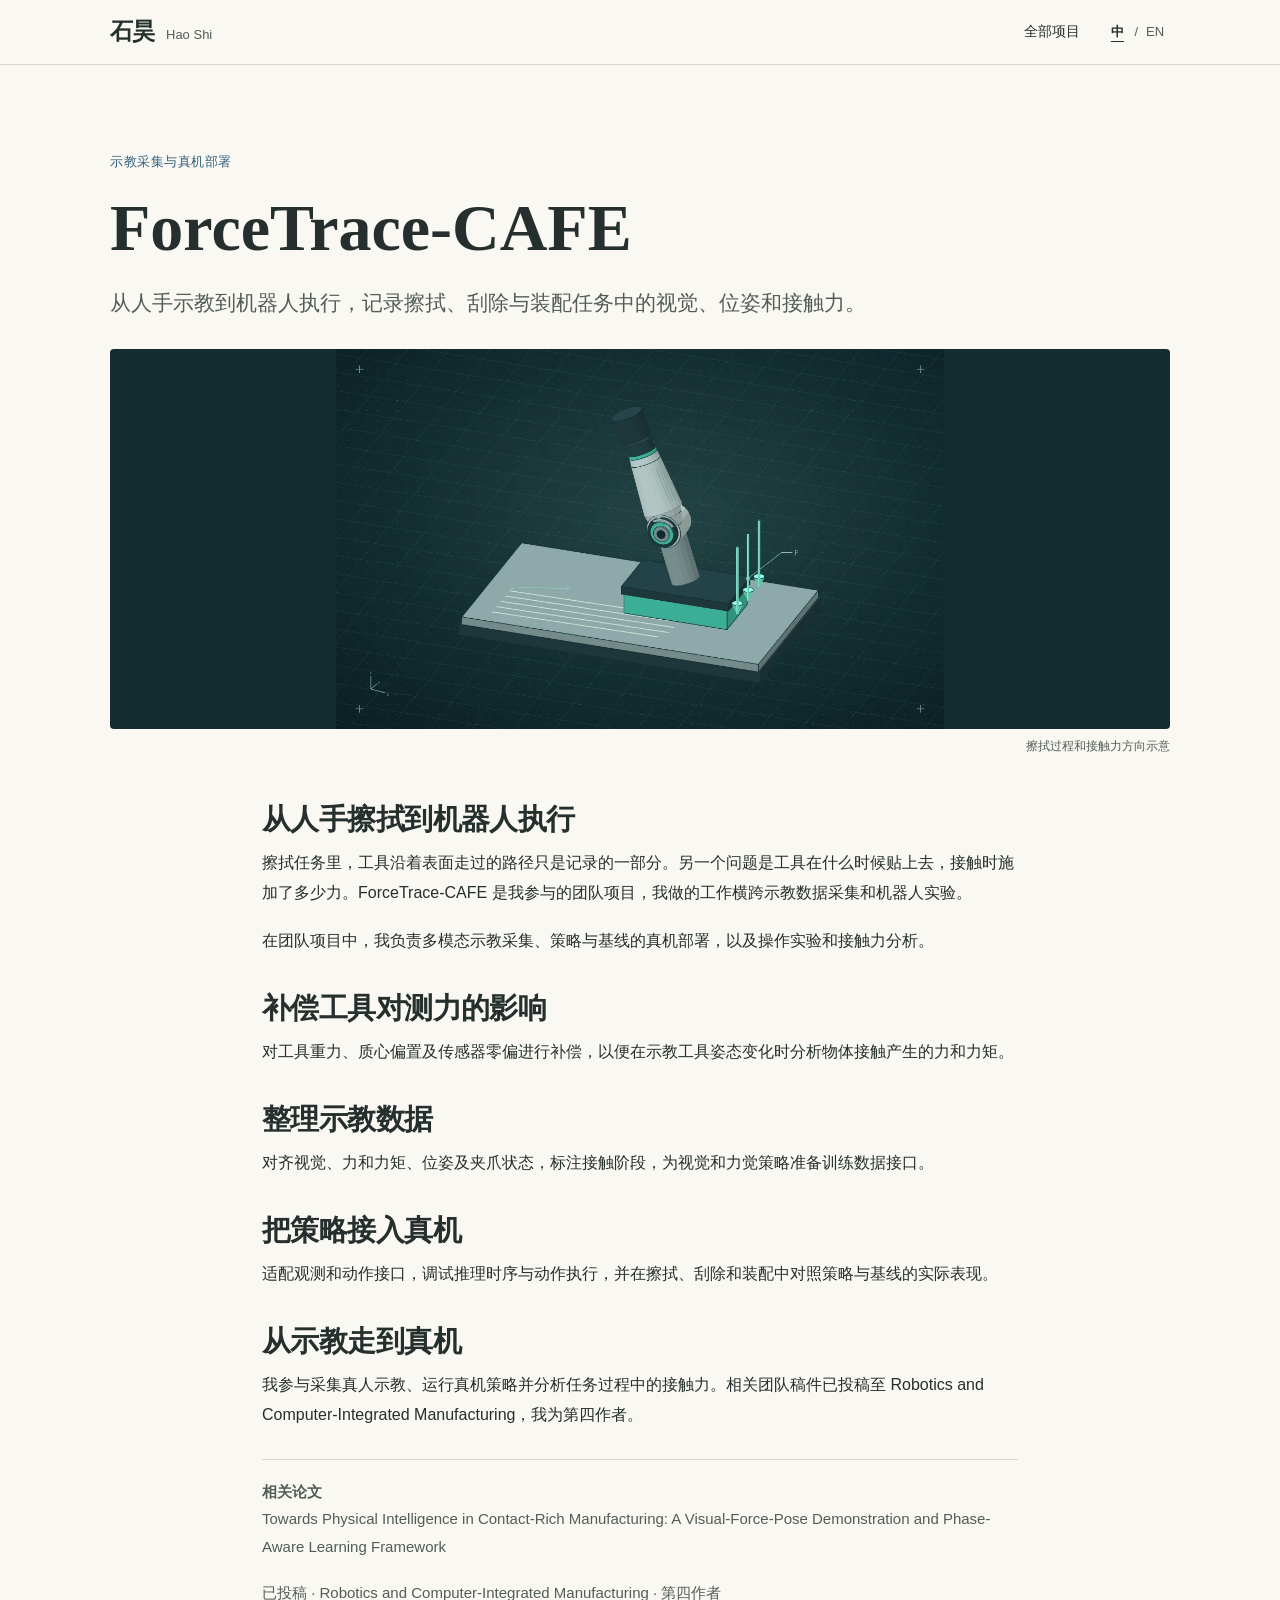
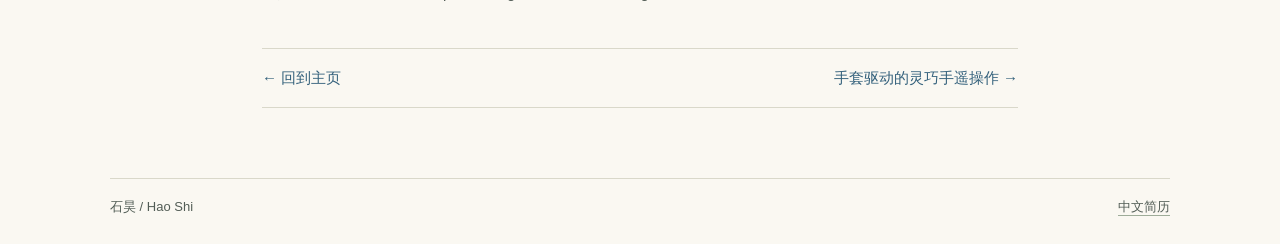
==== projects/force.html @ a2a4f5c9 "Build bilingual personal homepage and robotics project journal" ====
<!doctype html>
<html lang="zh-CN"><head><meta charset="utf-8"><meta name="viewport" content="width=device-width,initial-scale=1"><meta name="theme-color" content="#fbfaf6"><meta name="description" content="从人手示教到机器人执行，记录擦拭、刮除与装配任务中的视觉、位姿和接触力。"><title>ForceTrace-CAFE · 石昊</title><link rel="stylesheet" href="../assets/project-archive.css"><script defer src="../assets/project-language.js"></script></head><body data-zh-title="ForceTrace-CAFE · 石昊" data-en-title="ForceTrace-CAFE · Hao Shi"><a class="skip" href="#article"><span class="zh" lang="zh-CN">跳到正文</span><span class="en" lang="en">Skip to article</span></a><header class="bar"><div class="bar-inner"><a class="signature" href="../index.html" data-route="../index.html">石昊 <small>Hao Shi</small></a><a class="nav-back" href="../index.html#projects" data-route="../index.html#projects"><span class="zh" lang="zh-CN">全部项目</span><span class="en" lang="en">All projects</span></a><nav class="switch" aria-label="中文 / English"><a data-lang="zh" lang="zh-CN" href="?lang=zh" aria-label="中文">中</a><span aria-hidden="true">/</span><a data-lang="en" lang="en" href="?lang=en" aria-label="English">EN</a></nav></div></header><main class="page" id="article"><article><header data-anchor><p class="byline"><span class="zh" lang="zh-CN">示教采集与真机部署</span><span class="en" lang="en">Demonstrations and deployment</span></p><h1><span class="zh" lang="zh-CN">ForceTrace-CAFE</span><span class="en" lang="en">ForceTrace-CAFE</span></h1><p class="deck"><span class="zh" lang="zh-CN">从人手示教到机器人执行，记录擦拭、刮除与装配任务中的视觉、位姿和接触力。</span><span class="en" lang="en">Human demonstrations and robot executions capture how vision, pose, and contact force change during wiping, scraping, and assembly.</span></p></header><figure data-anchor><div class="art"><img width="1152" height="720" src="../assets/art/force.webp" alt="擦拭过程和接触力方向示意" data-zh-alt="擦拭过程和接触力方向示意" data-en-alt="Schematic of wiping and the direction of contact force"></div><figcaption><span class="zh" lang="zh-CN">擦拭过程和接触力方向示意</span><span class="en" lang="en">Schematic of wiping and the direction of contact force</span></figcaption></figure><div class="body-copy"><section data-anchor><h2><span class="zh" lang="zh-CN">从人手擦拭到机器人执行</span><span class="en" lang="en">From a human demonstration to robot execution</span></h2><p><span class="zh" lang="zh-CN">擦拭任务里，工具沿着表面走过的路径只是记录的一部分。另一个问题是工具在什么时候贴上去，接触时施加了多少力。ForceTrace-CAFE 是我参与的团队项目，我做的工作横跨示教数据采集和机器人实验。</span><span class="en" lang="en">When someone wipes a surface, the tool path tells only part of the story. The point of contact and the force applied during the stroke also matter. I worked on demonstration capture and robot experiments as part of the ForceTrace-CAFE team.</span></p><p><span class="zh" lang="zh-CN">在团队项目中，我负责多模态示教采集、策略与基线的真机部署，以及操作实验和接触力分析。</span><span class="en" lang="en">My contributions to this team project were demonstration capture, hardware deployment of policies and baselines, and contact-force analysis during experiments.</span></p></section><section data-anchor><h2><span class="zh" lang="zh-CN">补偿工具对测力的影响</span><span class="en" lang="en">Compensate the force measurements</span></h2><p><span class="zh" lang="zh-CN">对工具重力、质心偏置及传感器零偏进行补偿，以便在示教工具姿态变化时分析物体接触产生的力和力矩。</span><span class="en" lang="en">I compensated for tool weight, centre-of-mass offset, and sensor bias to isolate the effect of contact as the demonstrator changed the tool’s orientation.</span></p></section><section data-anchor><h2><span class="zh" lang="zh-CN">整理示教数据</span><span class="en" lang="en">Prepare the demonstrations</span></h2><p><span class="zh" lang="zh-CN">对齐视觉、力和力矩、位姿及夹爪状态，标注接触阶段，为视觉和力觉策略准备训练数据接口。</span><span class="en" lang="en">I aligned visual observations, force and torque, pose, and gripper state in time, annotated contact phases, and prepared data interfaces for vision- and force-based policies.</span></p></section><section data-anchor><h2><span class="zh" lang="zh-CN">把策略接入真机</span><span class="en" lang="en">Run the policies on a robot</span></h2><p><span class="zh" lang="zh-CN">适配观测和动作接口，调试推理时序与动作执行，并在擦拭、刮除和装配中对照策略与基线的实际表现。</span><span class="en" lang="en">I adapted observation and action interfaces, debugged inference timing and action execution, and compared policies with baselines in wiping, scraping, and assembly experiments.</span></p></section><section data-anchor><h2><span class="zh" lang="zh-CN">从示教走到真机</span><span class="en" lang="en">Taking demonstrations onto hardware</span></h2><p><span class="zh" lang="zh-CN">我参与采集真人示教、运行真机策略并分析任务过程中的接触力。相关团队稿件已投稿至 Robotics and Computer-Integrated Manufacturing，我为第四作者。</span><span class="en" lang="en">My experiments covered human demonstration capture, policy execution on physical robots, and analysis of the resulting force traces. I am the fourth author of the associated manuscript submitted to Robotics and Computer-Integrated Manufacturing.</span></p></section><aside class="source" data-anchor><strong><span class="zh" lang="zh-CN">相关论文</span><span class="en" lang="en">Related paper</span></strong><p lang="en">Towards Physical Intelligence in Contact-Rich Manufacturing: A Visual-Force-Pose Demonstration and Phase-Aware Learning Framework</p><p><span class="zh" lang="zh-CN">已投稿</span><span class="en" lang="en">Submitted</span> · Robotics and Computer-Integrated Manufacturing · <span class="zh" lang="zh-CN">第四作者</span><span class="en" lang="en">Fourth author</span></p></aside><nav class="next"><a class="back-main" href="../index.html#projects" data-route="../index.html#projects">← <span class="zh" lang="zh-CN">回到主页</span><span class="en" lang="en">Back to homepage</span></a><a href="hand.html" data-route="hand.html"><span class="zh" lang="zh-CN">手套驱动的灵巧手遥操作</span><span class="en" lang="en">Glove-to-Hand Teleoperation</span> →</a></nav></div></article></main><footer><div class="footer-inner"><span>石昊 / Hao Shi</span><a class="zh" href="../cv/hao-shi-zh.pdf">中文简历</a><a class="en" href="../cv/hao-shi-en.pdf">English CV</a></div></footer></body></html>
---- assets/project-archive.css ----
:root{--paper:#faf8f2;--ink:#252f2d;--soft:#525d56;--edge:#d9d8ca;--accent:#34617c;--measure:756px;--serif:Georgia,'Noto Serif SC','Songti SC',SimSun,serif;--sans:'Segoe UI','PingFang SC','Microsoft YaHei',Arial,sans-serif;color-scheme:light}
*{box-sizing:border-box}
html{scroll-padding-top:5.5rem}
body{margin:0;background:var(--paper);color:var(--ink);font:16px/1.7 var(--sans);-webkit-font-smoothing:antialiased}
a{color:inherit;text-decoration-color:#9eac99;text-underline-offset:4px}
a:hover{color:var(--accent);text-decoration-color:currentColor}
a:focus-visible{outline:2px solid var(--accent);outline-offset:3px}
[lang|=zh] .en,[lang=en] .zh{display:none!important}
.bar{position:sticky;inset-block-start:0;z-index:3;background:var(--paper);border-bottom:1px solid var(--edge)}
.bar-inner,.page,.footer-inner{width:min(1060px,calc(100% - 80px));margin-inline:auto}
.bar-inner{min-height:64px;display:flex;align-items:center;gap:22px}
.signature{font:600 23px/1.1 var(--serif);text-decoration:none;letter-spacing:-.04em}
.signature i{color:var(--accent);font:400 29px/1 Georgia,serif;display:inline-block;transform:rotate(-8deg);vertical-align:-2px}.signature small{font:500 13px/1 var(--sans);letter-spacing:normal;margin-left:7px;color:var(--soft)}
.nav-back{margin-left:auto;font-size:14px;text-decoration:none}
.switch{display:inline-flex;gap:2px;align-items:center;color:var(--soft);font-size:13px}
.switch a{display:inline-flex;min-width:30px;min-height:34px;align-items:center;justify-content:center;text-decoration:none}
html[lang|=zh] [data-lang=zh],html[lang=en] [data-lang=en]{color:var(--ink);font-weight:700;text-decoration:underline;text-underline-offset:5px}
.skip{position:fixed;top:-100px;background:var(--paper);padding:10px;z-index:99}.skip:focus{top:0}
.page{padding-block:clamp(38px,7vw,86px) 70px}
.byline{font-size:13px;letter-spacing:.04em;color:var(--accent);margin:0 0 15px}
h1,h2,h3,figure,p{margin:0}
h1{font:600 clamp(38px,5.5vw,66px)/1.2 var(--serif);letter-spacing:-.045em;max-width:900px}
html[lang|=zh] h1{letter-spacing:0}
.deck{margin-top:18px;color:var(--soft);font-size:clamp(16px,1.9vw,21px);max-width:var(--measure);text-wrap:pretty}
figure{margin:28px 0 43px}
.art{display:flex;justify-content:center;align-items:center;overflow:hidden;background:#122e2e;border-radius:4px}
.art img{display:block;width:100%;height:clamp(210px,39vw,380px);object-fit:contain}
figcaption{margin-top:7px;text-align:right;color:var(--soft);font-size:12px}
.body-copy{max-width:var(--measure);margin-inline:auto}
.body-copy h2{font:600 clamp(21px,2.6vw,29px)/1.4 var(--serif);letter-spacing:-.02em;margin:32px 0 8px}
.body-copy p{line-height:1.9;margin:0 0 17px;text-wrap:pretty}
.body-copy .source{border-top:1px solid var(--edge);margin-top:29px;padding-top:19px;font-size:15px;color:var(--soft)}
.next{margin-top:41px;border-block:1px solid var(--edge);padding:16px 0;display:flex;align-items:center;justify-content:space-between;gap:14px}
.next a,.back-main{color:var(--accent);font-size:15px;text-decoration:none}.next a:hover,.back-main:hover{text-decoration:underline}
.footer-inner{border-top:1px solid var(--edge);padding-block:17px 26px;display:flex;justify-content:space-between;color:var(--soft);font-size:13px}
@media(max-width:600px){.bar-inner,.page,.footer-inner{width:calc(100% - 38px)}.bar-inner{gap:11px;min-height:54px}.signature{font-size:20px}.signature i{color:var(--accent);font:400 29px/1 Georgia,serif;display:inline-block;transform:rotate(-8deg);vertical-align:-2px}.signature small{display:none}.nav-back{font-size:13px}.page{padding-top:29px}.art img{height:auto;aspect-ratio:16/10}.next{align-items:flex-start;flex-direction:column}.body-copy p{line-height:1.8}.footer-inner{flex-wrap:wrap;gap:8px}figure{margin:20px 0 27px}}
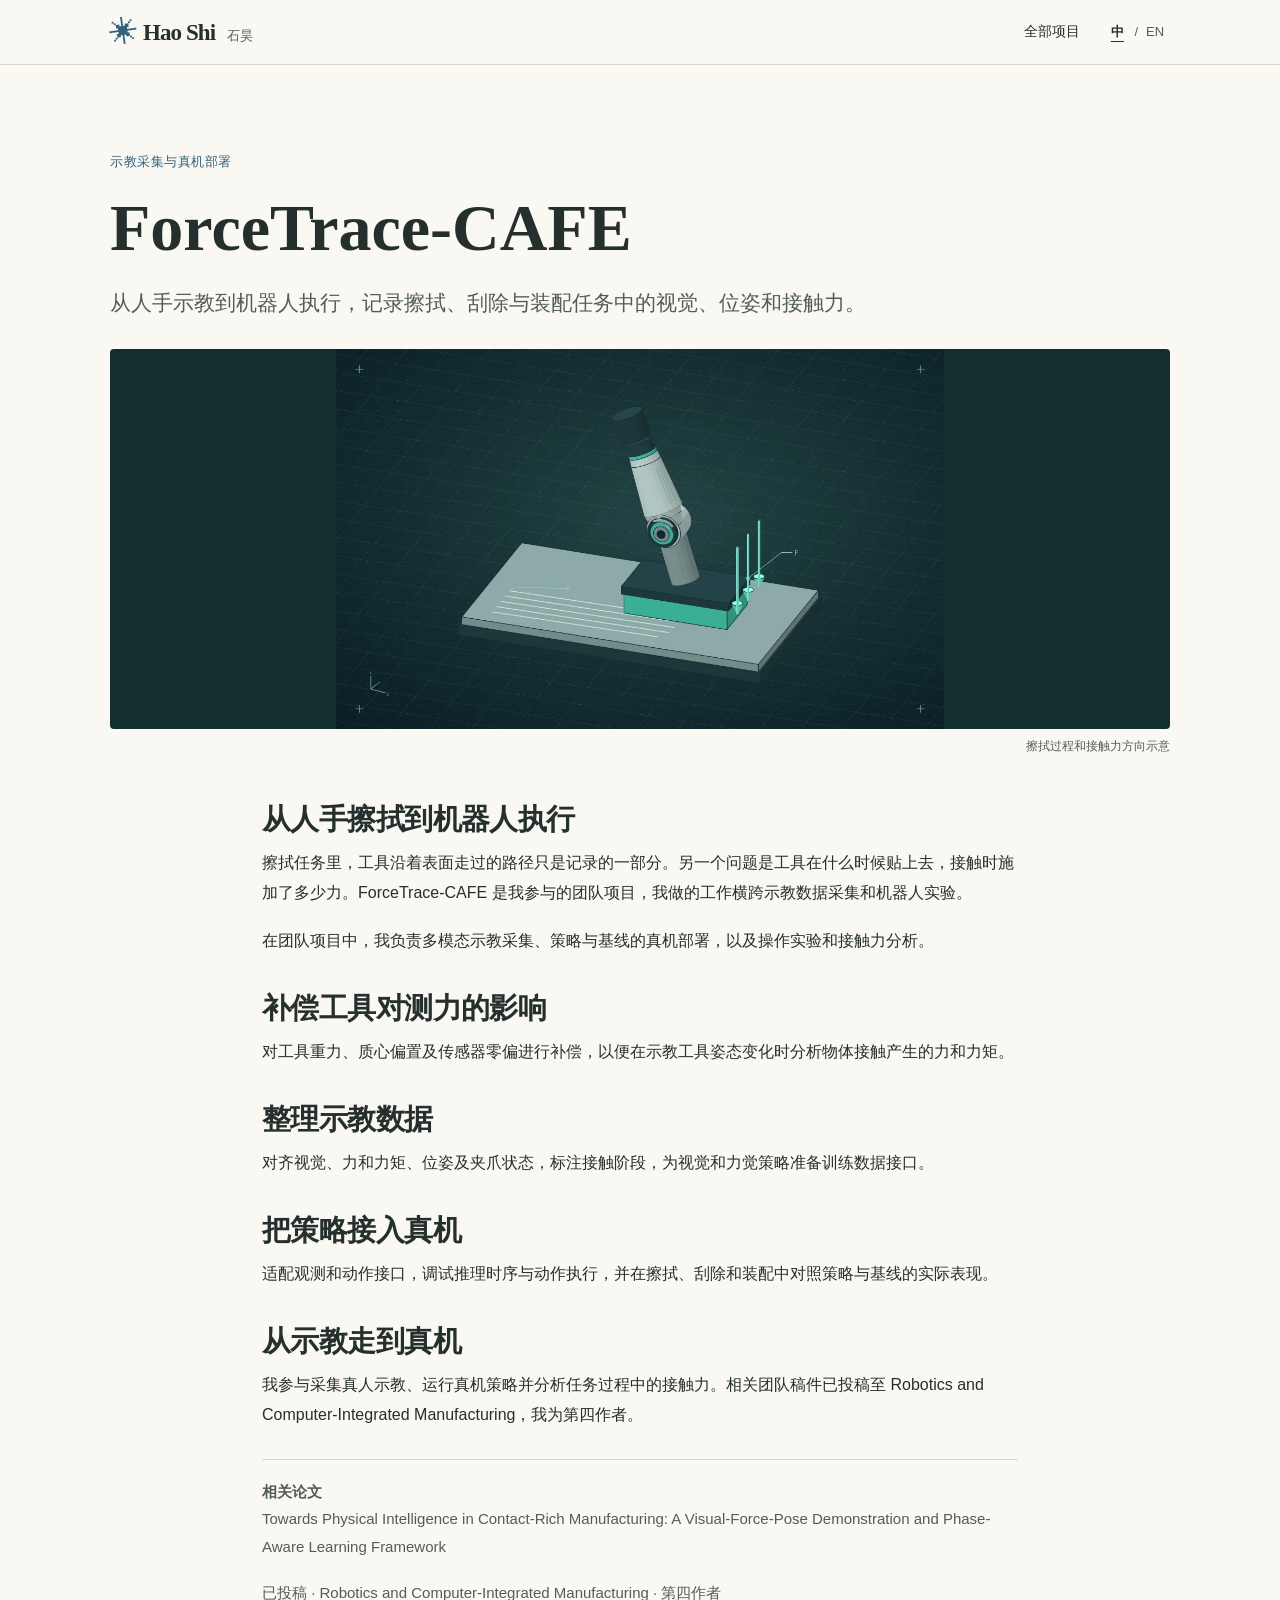
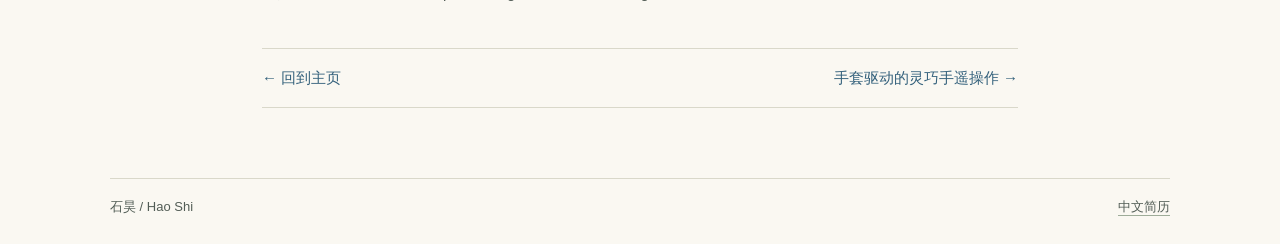
==== commit 29b5186a: "Align project navigation with the homepage and format site sources" ====
--- a/projects/force.html
+++ b/projects/force.html
@@ -1,2 +1,2 @@
 <!doctype html>
-<html lang="zh-CN"><head><meta charset="utf-8"><meta name="viewport" content="width=device-width,initial-scale=1"><meta name="theme-color" content="#fbfaf6"><meta name="description" content="从人手示教到机器人执行，记录擦拭、刮除与装配任务中的视觉、位姿和接触力。"><title>ForceTrace-CAFE · 石昊</title><link rel="stylesheet" href="../assets/project-archive.css"><script defer src="../assets/project-language.js"></script></head><body data-zh-title="ForceTrace-CAFE · 石昊" data-en-title="ForceTrace-CAFE · Hao Shi"><a class="skip" href="#article"><span class="zh" lang="zh-CN">跳到正文</span><span class="en" lang="en">Skip to article</span></a><header class="bar"><div class="bar-inner"><a class="signature" href="../index.html" data-route="../index.html">石昊 <small>Hao Shi</small></a><a class="nav-back" href="../index.html#projects" data-route="../index.html#projects"><span class="zh" lang="zh-CN">全部项目</span><span class="en" lang="en">All projects</span></a><nav class="switch" aria-label="中文 / English"><a data-lang="zh" lang="zh-CN" href="?lang=zh" aria-label="中文">中</a><span aria-hidden="true">/</span><a data-lang="en" lang="en" href="?lang=en" aria-label="English">EN</a></nav></div></header><main class="page" id="article"><article><header data-anchor><p class="byline"><span class="zh" lang="zh-CN">示教采集与真机部署</span><span class="en" lang="en">Demonstrations and deployment</span></p><h1><span class="zh" lang="zh-CN">ForceTrace-CAFE</span><span class="en" lang="en">ForceTrace-CAFE</span></h1><p class="deck"><span class="zh" lang="zh-CN">从人手示教到机器人执行，记录擦拭、刮除与装配任务中的视觉、位姿和接触力。</span><span class="en" lang="en">Human demonstrations and robot executions capture how vision, pose, and contact force change during wiping, scraping, and assembly.</span></p></header><figure data-anchor><div class="art"><img width="1152" height="720" src="../assets/art/force.webp" alt="擦拭过程和接触力方向示意" data-zh-alt="擦拭过程和接触力方向示意" data-en-alt="Schematic of wiping and the direction of contact force"></div><figcaption><span class="zh" lang="zh-CN">擦拭过程和接触力方向示意</span><span class="en" lang="en">Schematic of wiping and the direction of contact force</span></figcaption></figure><div class="body-copy"><section data-anchor><h2><span class="zh" lang="zh-CN">从人手擦拭到机器人执行</span><span class="en" lang="en">From a human demonstration to robot execution</span></h2><p><span class="zh" lang="zh-CN">擦拭任务里，工具沿着表面走过的路径只是记录的一部分。另一个问题是工具在什么时候贴上去，接触时施加了多少力。ForceTrace-CAFE 是我参与的团队项目，我做的工作横跨示教数据采集和机器人实验。</span><span class="en" lang="en">When someone wipes a surface, the tool path tells only part of the story. The point of contact and the force applied during the stroke also matter. I worked on demonstration capture and robot experiments as part of the ForceTrace-CAFE team.</span></p><p><span class="zh" lang="zh-CN">在团队项目中，我负责多模态示教采集、策略与基线的真机部署，以及操作实验和接触力分析。</span><span class="en" lang="en">My contributions to this team project were demonstration capture, hardware deployment of policies and baselines, and contact-force analysis during experiments.</span></p></section><section data-anchor><h2><span class="zh" lang="zh-CN">补偿工具对测力的影响</span><span class="en" lang="en">Compensate the force measurements</span></h2><p><span class="zh" lang="zh-CN">对工具重力、质心偏置及传感器零偏进行补偿，以便在示教工具姿态变化时分析物体接触产生的力和力矩。</span><span class="en" lang="en">I compensated for tool weight, centre-of-mass offset, and sensor bias to isolate the effect of contact as the demonstrator changed the tool’s orientation.</span></p></section><section data-anchor><h2><span class="zh" lang="zh-CN">整理示教数据</span><span class="en" lang="en">Prepare the demonstrations</span></h2><p><span class="zh" lang="zh-CN">对齐视觉、力和力矩、位姿及夹爪状态，标注接触阶段，为视觉和力觉策略准备训练数据接口。</span><span class="en" lang="en">I aligned visual observations, force and torque, pose, and gripper state in time, annotated contact phases, and prepared data interfaces for vision- and force-based policies.</span></p></section><section data-anchor><h2><span class="zh" lang="zh-CN">把策略接入真机</span><span class="en" lang="en">Run the policies on a robot</span></h2><p><span class="zh" lang="zh-CN">适配观测和动作接口，调试推理时序与动作执行，并在擦拭、刮除和装配中对照策略与基线的实际表现。</span><span class="en" lang="en">I adapted observation and action interfaces, debugged inference timing and action execution, and compared policies with baselines in wiping, scraping, and assembly experiments.</span></p></section><section data-anchor><h2><span class="zh" lang="zh-CN">从示教走到真机</span><span class="en" lang="en">Taking demonstrations onto hardware</span></h2><p><span class="zh" lang="zh-CN">我参与采集真人示教、运行真机策略并分析任务过程中的接触力。相关团队稿件已投稿至 Robotics and Computer-Integrated Manufacturing，我为第四作者。</span><span class="en" lang="en">My experiments covered human demonstration capture, policy execution on physical robots, and analysis of the resulting force traces. I am the fourth author of the associated manuscript submitted to Robotics and Computer-Integrated Manufacturing.</span></p></section><aside class="source" data-anchor><strong><span class="zh" lang="zh-CN">相关论文</span><span class="en" lang="en">Related paper</span></strong><p lang="en">Towards Physical Intelligence in Contact-Rich Manufacturing: A Visual-Force-Pose Demonstration and Phase-Aware Learning Framework</p><p><span class="zh" lang="zh-CN">已投稿</span><span class="en" lang="en">Submitted</span> · Robotics and Computer-Integrated Manufacturing · <span class="zh" lang="zh-CN">第四作者</span><span class="en" lang="en">Fourth author</span></p></aside><nav class="next"><a class="back-main" href="../index.html#projects" data-route="../index.html#projects">← <span class="zh" lang="zh-CN">回到主页</span><span class="en" lang="en">Back to homepage</span></a><a href="hand.html" data-route="hand.html"><span class="zh" lang="zh-CN">手套驱动的灵巧手遥操作</span><span class="en" lang="en">Glove-to-Hand Teleoperation</span> →</a></nav></div></article></main><footer><div class="footer-inner"><span>石昊 / Hao Shi</span><a class="zh" href="../cv/hao-shi-zh.pdf">中文简历</a><a class="en" href="../cv/hao-shi-en.pdf">English CV</a></div></footer></body></html>
+<html lang="zh-CN"><head><meta charset="utf-8"><meta name="viewport" content="width=device-width,initial-scale=1"><meta name="theme-color" content="#faf8f2"><meta name="description" content="从人手示教到机器人执行，记录擦拭、刮除与装配任务中的视觉、位姿和接触力。"><title>ForceTrace-CAFE · 石昊</title><link rel="icon" href="../assets/favicon.svg" type="image/svg+xml"><link rel="stylesheet" href="../assets/project-archive.css"><script defer src="../assets/project-language.js"></script></head><body data-zh-title="ForceTrace-CAFE · 石昊" data-en-title="ForceTrace-CAFE · Hao Shi"><a class="skip" href="#article"><span class="zh" lang="zh-CN">跳到正文</span><span class="en" lang="en">Skip to article</span></a><header class="bar"><div class="bar-inner"><a class="signature" href="../index.html" data-route="../index.html"><i aria-hidden="true">✳</i> Hao Shi <small>石昊</small></a><a class="nav-back" href="../index.html#projects" data-route="../index.html#projects"><span class="zh" lang="zh-CN">全部项目</span><span class="en" lang="en">All projects</span></a><nav class="switch" aria-label="中文 / English"><a data-lang="zh" lang="zh-CN" href="?lang=zh" aria-label="中文">中</a><span aria-hidden="true">/</span><a data-lang="en" lang="en" href="?lang=en" aria-label="English">EN</a></nav></div></header><main class="page" id="article"><article><header data-anchor><p class="byline"><span class="zh" lang="zh-CN">示教采集与真机部署</span><span class="en" lang="en">Demonstrations and deployment</span></p><h1><span class="zh" lang="zh-CN">ForceTrace-CAFE</span><span class="en" lang="en">ForceTrace-CAFE</span></h1><p class="deck"><span class="zh" lang="zh-CN">从人手示教到机器人执行，记录擦拭、刮除与装配任务中的视觉、位姿和接触力。</span><span class="en" lang="en">Human demonstrations and robot executions capture how vision, pose, and contact force change during wiping, scraping, and assembly.</span></p></header><figure data-anchor><div class="art"><img width="1152" height="720" src="../assets/art/force.webp" alt="擦拭过程和接触力方向示意" data-zh-alt="擦拭过程和接触力方向示意" data-en-alt="Schematic of wiping and the direction of contact force"></div><figcaption><span class="zh" lang="zh-CN">擦拭过程和接触力方向示意</span><span class="en" lang="en">Schematic of wiping and the direction of contact force</span></figcaption></figure><div class="body-copy"><section data-anchor><h2><span class="zh" lang="zh-CN">从人手擦拭到机器人执行</span><span class="en" lang="en">From a human demonstration to robot execution</span></h2><p><span class="zh" lang="zh-CN">擦拭任务里，工具沿着表面走过的路径只是记录的一部分。另一个问题是工具在什么时候贴上去，接触时施加了多少力。ForceTrace-CAFE 是我参与的团队项目，我做的工作横跨示教数据采集和机器人实验。</span><span class="en" lang="en">When someone wipes a surface, the tool path tells only part of the story. The point of contact and the force applied during the stroke also matter. I worked on demonstration capture and robot experiments as part of the ForceTrace-CAFE team.</span></p><p><span class="zh" lang="zh-CN">在团队项目中，我负责多模态示教采集、策略与基线的真机部署，以及操作实验和接触力分析。</span><span class="en" lang="en">My contributions to this team project were demonstration capture, hardware deployment of policies and baselines, and contact-force analysis during experiments.</span></p></section><section data-anchor><h2><span class="zh" lang="zh-CN">补偿工具对测力的影响</span><span class="en" lang="en">Compensate the force measurements</span></h2><p><span class="zh" lang="zh-CN">对工具重力、质心偏置及传感器零偏进行补偿，以便在示教工具姿态变化时分析物体接触产生的力和力矩。</span><span class="en" lang="en">I compensated for tool weight, centre-of-mass offset, and sensor bias to isolate the effect of contact as the demonstrator changed the tool’s orientation.</span></p></section><section data-anchor><h2><span class="zh" lang="zh-CN">整理示教数据</span><span class="en" lang="en">Prepare the demonstrations</span></h2><p><span class="zh" lang="zh-CN">对齐视觉、力和力矩、位姿及夹爪状态，标注接触阶段，为视觉和力觉策略准备训练数据接口。</span><span class="en" lang="en">I aligned visual observations, force and torque, pose, and gripper state in time, annotated contact phases, and prepared data interfaces for vision- and force-based policies.</span></p></section><section data-anchor><h2><span class="zh" lang="zh-CN">把策略接入真机</span><span class="en" lang="en">Run the policies on a robot</span></h2><p><span class="zh" lang="zh-CN">适配观测和动作接口，调试推理时序与动作执行，并在擦拭、刮除和装配中对照策略与基线的实际表现。</span><span class="en" lang="en">I adapted observation and action interfaces, debugged inference timing and action execution, and compared policies with baselines in wiping, scraping, and assembly experiments.</span></p></section><section data-anchor><h2><span class="zh" lang="zh-CN">从示教走到真机</span><span class="en" lang="en">Taking demonstrations onto hardware</span></h2><p><span class="zh" lang="zh-CN">我参与采集真人示教、运行真机策略并分析任务过程中的接触力。相关团队稿件已投稿至 Robotics and Computer-Integrated Manufacturing，我为第四作者。</span><span class="en" lang="en">My experiments covered human demonstration capture, policy execution on physical robots, and analysis of the resulting force traces. I am the fourth author of the associated manuscript submitted to Robotics and Computer-Integrated Manufacturing.</span></p></section><aside class="source" data-anchor><strong><span class="zh" lang="zh-CN">相关论文</span><span class="en" lang="en">Related paper</span></strong><p lang="en">Towards Physical Intelligence in Contact-Rich Manufacturing: A Visual-Force-Pose Demonstration and Phase-Aware Learning Framework</p><p><span class="zh" lang="zh-CN">已投稿</span><span class="en" lang="en">Submitted</span> · Robotics and Computer-Integrated Manufacturing · <span class="zh" lang="zh-CN">第四作者</span><span class="en" lang="en">Fourth author</span></p></aside><nav class="next"><a class="back-main" href="../index.html#projects" data-route="../index.html#projects">← <span class="zh" lang="zh-CN">回到主页</span><span class="en" lang="en">Back to homepage</span></a><a href="hand.html" data-route="hand.html"><span class="zh" lang="zh-CN">手套驱动的灵巧手遥操作</span><span class="en" lang="en">Glove-to-Hand Teleoperation</span> →</a></nav></div></article></main><footer><div class="footer-inner"><span>石昊 / Hao Shi</span><a class="zh" href="../cv/hao-shi-zh.pdf">中文简历</a><a class="en" href="../cv/hao-shi-en.pdf">English CV</a></div></footer></body></html>
--- a/assets/project-archive.css
+++ b/assets/project-archive.css
@@ -1,37 +1,269 @@
-
-:root{--paper:#faf8f2;--ink:#252f2d;--soft:#525d56;--edge:#d9d8ca;--accent:#34617c;--measure:756px;--serif:Georgia,'Noto Serif SC','Songti SC',SimSun,serif;--sans:'Segoe UI','PingFang SC','Microsoft YaHei',Arial,sans-serif;color-scheme:light}
-*{box-sizing:border-box}
-html{scroll-padding-top:5.5rem}
-body{margin:0;background:var(--paper);color:var(--ink);font:16px/1.7 var(--sans);-webkit-font-smoothing:antialiased}
-a{color:inherit;text-decoration-color:#9eac99;text-underline-offset:4px}
-a:hover{color:var(--accent);text-decoration-color:currentColor}
-a:focus-visible{outline:2px solid var(--accent);outline-offset:3px}
-[lang|=zh] .en,[lang=en] .zh{display:none!important}
-.bar{position:sticky;inset-block-start:0;z-index:3;background:var(--paper);border-bottom:1px solid var(--edge)}
-.bar-inner,.page,.footer-inner{width:min(1060px,calc(100% - 80px));margin-inline:auto}
-.bar-inner{min-height:64px;display:flex;align-items:center;gap:22px}
-.signature{font:600 23px/1.1 var(--serif);text-decoration:none;letter-spacing:-.04em}
-.signature i{color:var(--accent);font:400 29px/1 Georgia,serif;display:inline-block;transform:rotate(-8deg);vertical-align:-2px}.signature small{font:500 13px/1 var(--sans);letter-spacing:normal;margin-left:7px;color:var(--soft)}
-.nav-back{margin-left:auto;font-size:14px;text-decoration:none}
-.switch{display:inline-flex;gap:2px;align-items:center;color:var(--soft);font-size:13px}
-.switch a{display:inline-flex;min-width:30px;min-height:34px;align-items:center;justify-content:center;text-decoration:none}
-html[lang|=zh] [data-lang=zh],html[lang=en] [data-lang=en]{color:var(--ink);font-weight:700;text-decoration:underline;text-underline-offset:5px}
-.skip{position:fixed;top:-100px;background:var(--paper);padding:10px;z-index:99}.skip:focus{top:0}
-.page{padding-block:clamp(38px,7vw,86px) 70px}
-.byline{font-size:13px;letter-spacing:.04em;color:var(--accent);margin:0 0 15px}
-h1,h2,h3,figure,p{margin:0}
-h1{font:600 clamp(38px,5.5vw,66px)/1.2 var(--serif);letter-spacing:-.045em;max-width:900px}
-html[lang|=zh] h1{letter-spacing:0}
-.deck{margin-top:18px;color:var(--soft);font-size:clamp(16px,1.9vw,21px);max-width:var(--measure);text-wrap:pretty}
-figure{margin:28px 0 43px}
-.art{display:flex;justify-content:center;align-items:center;overflow:hidden;background:#122e2e;border-radius:4px}
-.art img{display:block;width:100%;height:clamp(210px,39vw,380px);object-fit:contain}
-figcaption{margin-top:7px;text-align:right;color:var(--soft);font-size:12px}
-.body-copy{max-width:var(--measure);margin-inline:auto}
-.body-copy h2{font:600 clamp(21px,2.6vw,29px)/1.4 var(--serif);letter-spacing:-.02em;margin:32px 0 8px}
-.body-copy p{line-height:1.9;margin:0 0 17px;text-wrap:pretty}
-.body-copy .source{border-top:1px solid var(--edge);margin-top:29px;padding-top:19px;font-size:15px;color:var(--soft)}
-.next{margin-top:41px;border-block:1px solid var(--edge);padding:16px 0;display:flex;align-items:center;justify-content:space-between;gap:14px}
-.next a,.back-main{color:var(--accent);font-size:15px;text-decoration:none}.next a:hover,.back-main:hover{text-decoration:underline}
-.footer-inner{border-top:1px solid var(--edge);padding-block:17px 26px;display:flex;justify-content:space-between;color:var(--soft);font-size:13px}
-@media(max-width:600px){.bar-inner,.page,.footer-inner{width:calc(100% - 38px)}.bar-inner{gap:11px;min-height:54px}.signature{font-size:20px}.signature i{color:var(--accent);font:400 29px/1 Georgia,serif;display:inline-block;transform:rotate(-8deg);vertical-align:-2px}.signature small{display:none}.nav-back{font-size:13px}.page{padding-top:29px}.art img{height:auto;aspect-ratio:16/10}.next{align-items:flex-start;flex-direction:column}.body-copy p{line-height:1.8}.footer-inner{flex-wrap:wrap;gap:8px}figure{margin:20px 0 27px}}
+:root {
+  --paper: #faf8f2;
+  --ink: #252f2d;
+  --soft: #525d56;
+  --edge: #d9d8ca;
+  --accent: #34617c;
+  --measure: 756px;
+  --serif: Georgia, "Noto Serif SC", "Songti SC", SimSun, serif;
+  --sans: "Segoe UI", "PingFang SC", "Microsoft YaHei", Arial, sans-serif;
+  color-scheme: light;
+}
+* {
+  box-sizing: border-box;
+}
+html {
+  scroll-padding-top: 5.5rem;
+}
+body {
+  margin: 0;
+  background: var(--paper);
+  color: var(--ink);
+  font: 16px/1.7 var(--sans);
+  -webkit-font-smoothing: antialiased;
+}
+a {
+  color: inherit;
+  text-decoration-color: #9eac99;
+  text-underline-offset: 4px;
+}
+a:hover {
+  color: var(--accent);
+  text-decoration-color: currentColor;
+}
+a:focus-visible {
+  outline: 2px solid var(--accent);
+  outline-offset: 3px;
+}
+[lang|="zh"] .en,
+[lang="en"] .zh {
+  display: none !important;
+}
+.bar {
+  position: sticky;
+  inset-block-start: 0;
+  z-index: 3;
+  background: var(--paper);
+  border-bottom: 1px solid var(--edge);
+}
+.bar-inner,
+.page,
+.footer-inner {
+  width: min(1060px, calc(100% - 80px));
+  margin-inline: auto;
+}
+.bar-inner {
+  min-height: 64px;
+  display: flex;
+  align-items: center;
+  gap: 22px;
+}
+.signature {
+  font: 600 23px/1.1 var(--serif);
+  text-decoration: none;
+  letter-spacing: -0.04em;
+}
+.signature i {
+  color: var(--accent);
+  font:
+    400 29px/1 Georgia,
+    serif;
+  display: inline-block;
+  transform: rotate(-8deg);
+  vertical-align: -2px;
+}
+.signature small {
+  font: 500 13px/1 var(--sans);
+  letter-spacing: normal;
+  margin-left: 7px;
+  color: var(--soft);
+}
+.nav-back {
+  margin-left: auto;
+  font-size: 14px;
+  text-decoration: none;
+}
+.switch {
+  display: inline-flex;
+  gap: 2px;
+  align-items: center;
+  color: var(--soft);
+  font-size: 13px;
+}
+.switch a {
+  display: inline-flex;
+  min-width: 30px;
+  min-height: 34px;
+  align-items: center;
+  justify-content: center;
+  text-decoration: none;
+}
+html[lang|="zh"] [data-lang="zh"],
+html[lang="en"] [data-lang="en"] {
+  color: var(--ink);
+  font-weight: 700;
+  text-decoration: underline;
+  text-underline-offset: 5px;
+}
+.skip {
+  position: fixed;
+  top: -100px;
+  background: var(--paper);
+  padding: 10px;
+  z-index: 99;
+}
+.skip:focus {
+  top: 0;
+}
+.page {
+  padding-block: clamp(38px, 7vw, 86px) 70px;
+}
+.byline {
+  font-size: 13px;
+  letter-spacing: 0.04em;
+  color: var(--accent);
+  margin: 0 0 15px;
+}
+h1,
+h2,
+h3,
+figure,
+p {
+  margin: 0;
+}
+h1 {
+  font: 600 clamp(38px, 5.5vw, 66px) / 1.2 var(--serif);
+  letter-spacing: -0.045em;
+  max-width: 900px;
+}
+html[lang|="zh"] h1 {
+  letter-spacing: 0;
+}
+.deck {
+  margin-top: 18px;
+  color: var(--soft);
+  font-size: clamp(16px, 1.9vw, 21px);
+  max-width: var(--measure);
+  text-wrap: pretty;
+}
+figure {
+  margin: 28px 0 43px;
+}
+.art {
+  display: flex;
+  justify-content: center;
+  align-items: center;
+  overflow: hidden;
+  background: #122e2e;
+  border-radius: 4px;
+}
+.art img {
+  display: block;
+  width: 100%;
+  height: clamp(210px, 39vw, 380px);
+  object-fit: contain;
+}
+figcaption {
+  margin-top: 7px;
+  text-align: right;
+  color: var(--soft);
+  font-size: 12px;
+}
+.body-copy {
+  max-width: var(--measure);
+  margin-inline: auto;
+}
+.body-copy h2 {
+  font: 600 clamp(21px, 2.6vw, 29px) / 1.4 var(--serif);
+  letter-spacing: -0.02em;
+  margin: 32px 0 8px;
+}
+.body-copy p {
+  line-height: 1.9;
+  margin: 0 0 17px;
+  text-wrap: pretty;
+}
+.body-copy .source {
+  border-top: 1px solid var(--edge);
+  margin-top: 29px;
+  padding-top: 19px;
+  font-size: 15px;
+  color: var(--soft);
+}
+.next {
+  margin-top: 41px;
+  border-block: 1px solid var(--edge);
+  padding: 16px 0;
+  display: flex;
+  align-items: center;
+  justify-content: space-between;
+  gap: 14px;
+}
+.next a,
+.back-main {
+  color: var(--accent);
+  font-size: 15px;
+  text-decoration: none;
+}
+.next a:hover,
+.back-main:hover {
+  text-decoration: underline;
+}
+.footer-inner {
+  border-top: 1px solid var(--edge);
+  padding-block: 17px 26px;
+  display: flex;
+  justify-content: space-between;
+  color: var(--soft);
+  font-size: 13px;
+}
+@media (max-width: 600px) {
+  .bar-inner,
+  .page,
+  .footer-inner {
+    width: calc(100% - 38px);
+  }
+  .bar-inner {
+    gap: 11px;
+    min-height: 54px;
+  }
+  .signature {
+    font-size: 20px;
+  }
+  .signature i {
+    color: var(--accent);
+    font:
+      400 29px/1 Georgia,
+      serif;
+    display: inline-block;
+    transform: rotate(-8deg);
+    vertical-align: -2px;
+  }
+  .signature small {
+    display: none;
+  }
+  .nav-back {
+    font-size: 13px;
+  }
+  .page {
+    padding-top: 29px;
+  }
+  .art img {
+    height: auto;
+    aspect-ratio: 16/10;
+  }
+  .next {
+    align-items: flex-start;
+    flex-direction: column;
+  }
+  .body-copy p {
+    line-height: 1.8;
+  }
+  .footer-inner {
+    flex-wrap: wrap;
+    gap: 8px;
+  }
+  figure {
+    margin: 20px 0 27px;
+  }
+}
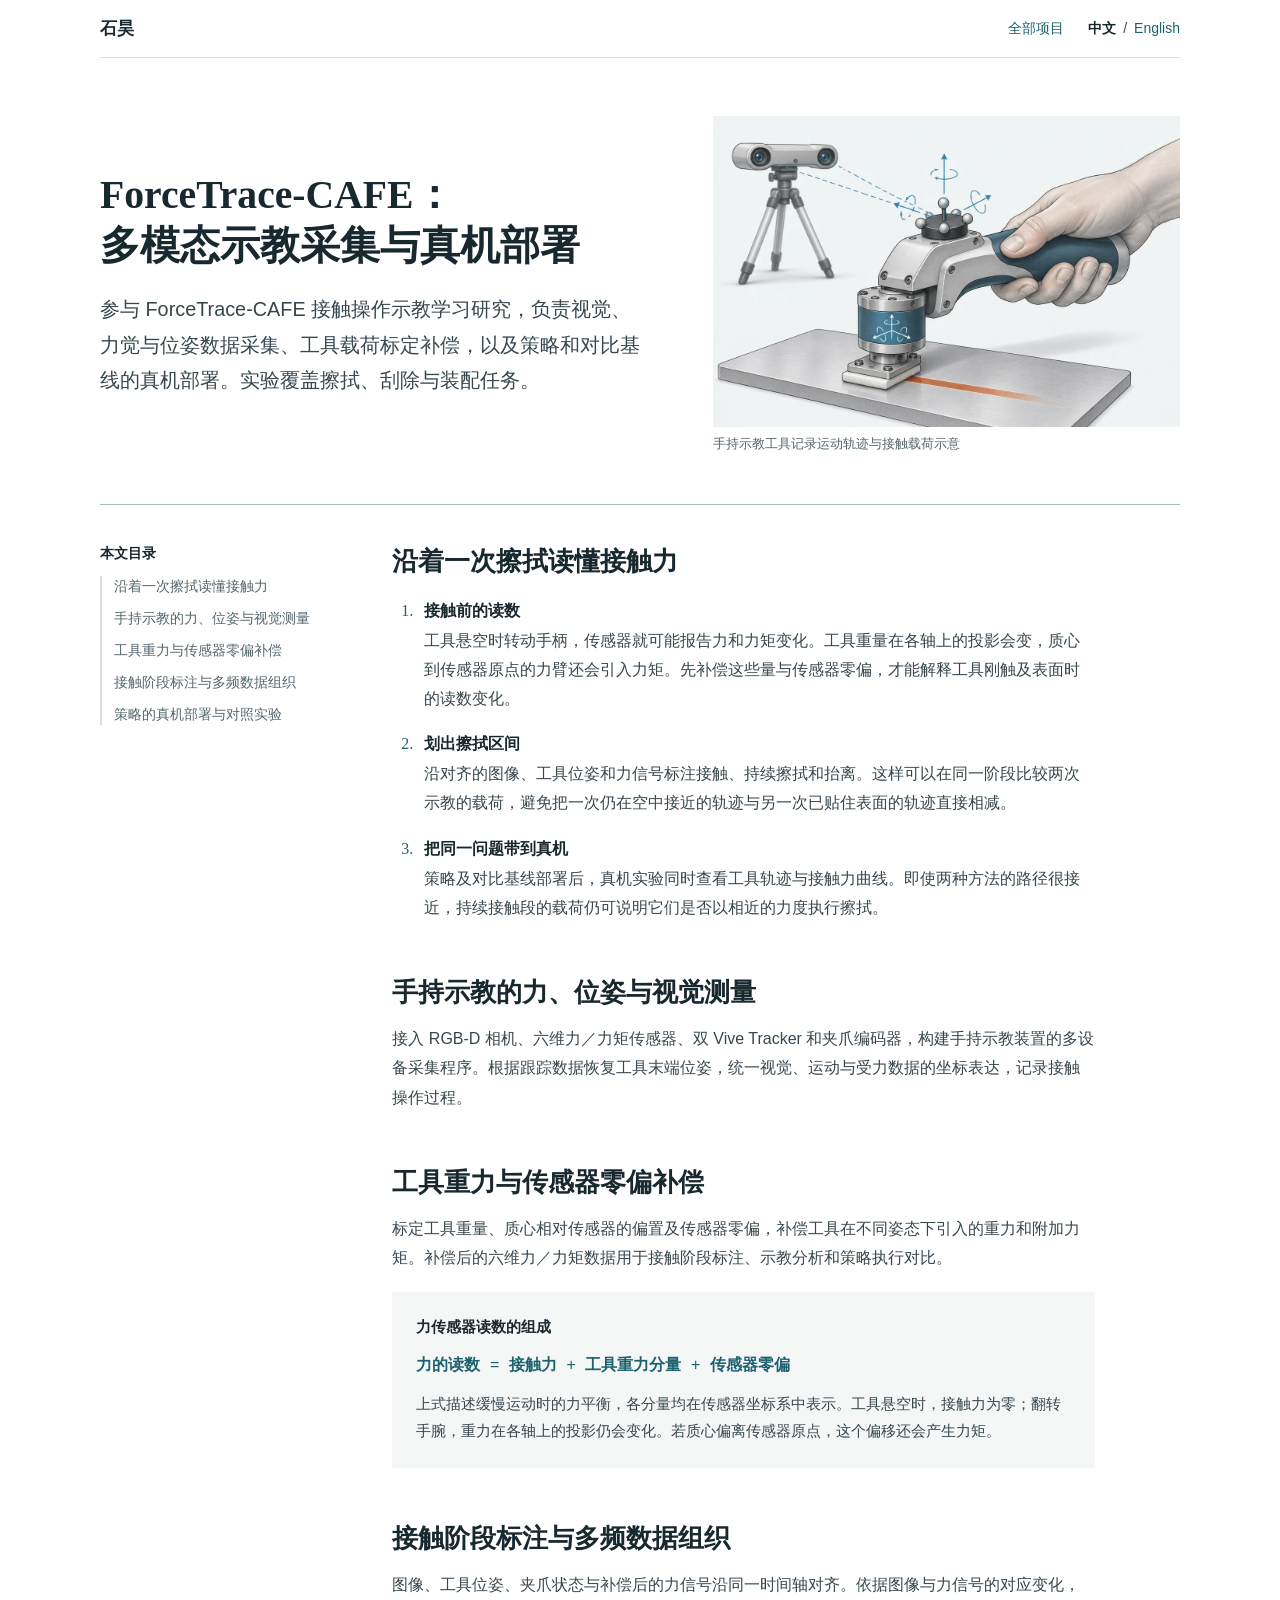
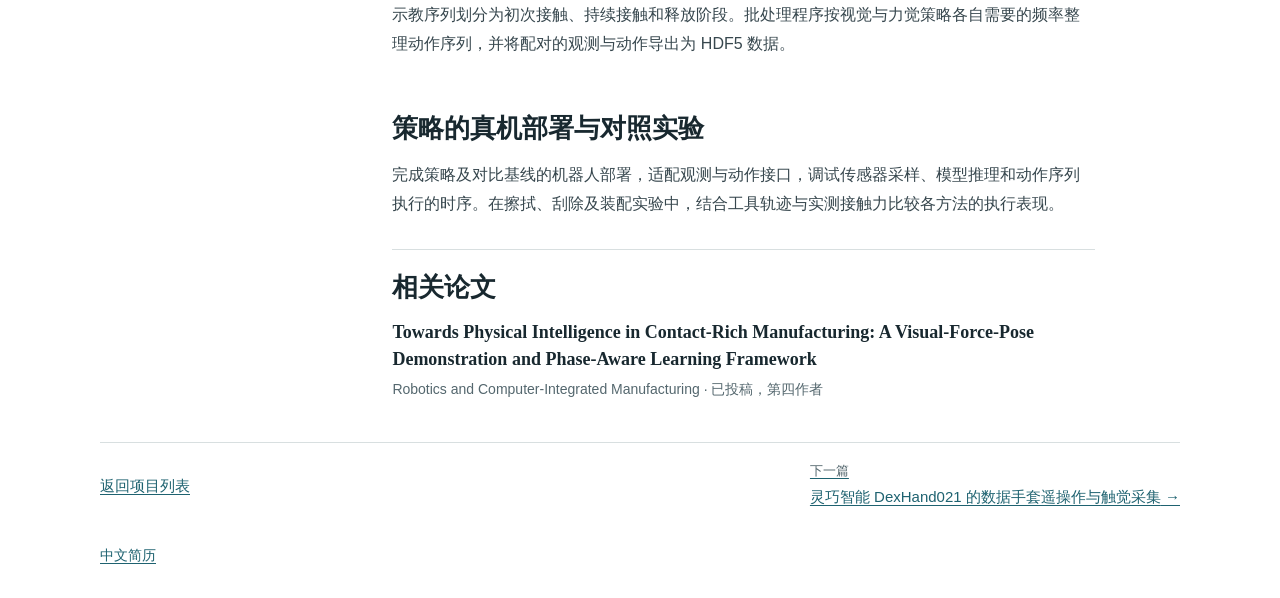
==== commit 2e11425c: "Publish updated portfolio with project media, papers and latest CV" ====
--- a/projects/force.html
+++ b/projects/force.html
@@ -1,2 +1,101 @@
 <!doctype html>
-<html lang="zh-CN"><head><meta charset="utf-8"><meta name="viewport" content="width=device-width,initial-scale=1"><meta name="theme-color" content="#faf8f2"><meta name="description" content="从人手示教到机器人执行，记录擦拭、刮除与装配任务中的视觉、位姿和接触力。"><title>ForceTrace-CAFE · 石昊</title><link rel="icon" href="../assets/favicon.svg" type="image/svg+xml"><link rel="stylesheet" href="../assets/project-archive.css"><script defer src="../assets/project-language.js"></script></head><body data-zh-title="ForceTrace-CAFE · 石昊" data-en-title="ForceTrace-CAFE · Hao Shi"><a class="skip" href="#article"><span class="zh" lang="zh-CN">跳到正文</span><span class="en" lang="en">Skip to article</span></a><header class="bar"><div class="bar-inner"><a class="signature" href="../index.html" data-route="../index.html"><i aria-hidden="true">✳</i> Hao Shi <small>石昊</small></a><a class="nav-back" href="../index.html#projects" data-route="../index.html#projects"><span class="zh" lang="zh-CN">全部项目</span><span class="en" lang="en">All projects</span></a><nav class="switch" aria-label="中文 / English"><a data-lang="zh" lang="zh-CN" href="?lang=zh" aria-label="中文">中</a><span aria-hidden="true">/</span><a data-lang="en" lang="en" href="?lang=en" aria-label="English">EN</a></nav></div></header><main class="page" id="article"><article><header data-anchor><p class="byline"><span class="zh" lang="zh-CN">示教采集与真机部署</span><span class="en" lang="en">Demonstrations and deployment</span></p><h1><span class="zh" lang="zh-CN">ForceTrace-CAFE</span><span class="en" lang="en">ForceTrace-CAFE</span></h1><p class="deck"><span class="zh" lang="zh-CN">从人手示教到机器人执行，记录擦拭、刮除与装配任务中的视觉、位姿和接触力。</span><span class="en" lang="en">Human demonstrations and robot executions capture how vision, pose, and contact force change during wiping, scraping, and assembly.</span></p></header><figure data-anchor><div class="art"><img width="1152" height="720" src="../assets/art/force.webp" alt="擦拭过程和接触力方向示意" data-zh-alt="擦拭过程和接触力方向示意" data-en-alt="Schematic of wiping and the direction of contact force"></div><figcaption><span class="zh" lang="zh-CN">擦拭过程和接触力方向示意</span><span class="en" lang="en">Schematic of wiping and the direction of contact force</span></figcaption></figure><div class="body-copy"><section data-anchor><h2><span class="zh" lang="zh-CN">从人手擦拭到机器人执行</span><span class="en" lang="en">From a human demonstration to robot execution</span></h2><p><span class="zh" lang="zh-CN">擦拭任务里，工具沿着表面走过的路径只是记录的一部分。另一个问题是工具在什么时候贴上去，接触时施加了多少力。ForceTrace-CAFE 是我参与的团队项目，我做的工作横跨示教数据采集和机器人实验。</span><span class="en" lang="en">When someone wipes a surface, the tool path tells only part of the story. The point of contact and the force applied during the stroke also matter. I worked on demonstration capture and robot experiments as part of the ForceTrace-CAFE team.</span></p><p><span class="zh" lang="zh-CN">在团队项目中，我负责多模态示教采集、策略与基线的真机部署，以及操作实验和接触力分析。</span><span class="en" lang="en">My contributions to this team project were demonstration capture, hardware deployment of policies and baselines, and contact-force analysis during experiments.</span></p></section><section data-anchor><h2><span class="zh" lang="zh-CN">补偿工具对测力的影响</span><span class="en" lang="en">Compensate the force measurements</span></h2><p><span class="zh" lang="zh-CN">对工具重力、质心偏置及传感器零偏进行补偿，以便在示教工具姿态变化时分析物体接触产生的力和力矩。</span><span class="en" lang="en">I compensated for tool weight, centre-of-mass offset, and sensor bias to isolate the effect of contact as the demonstrator changed the tool’s orientation.</span></p></section><section data-anchor><h2><span class="zh" lang="zh-CN">整理示教数据</span><span class="en" lang="en">Prepare the demonstrations</span></h2><p><span class="zh" lang="zh-CN">对齐视觉、力和力矩、位姿及夹爪状态，标注接触阶段，为视觉和力觉策略准备训练数据接口。</span><span class="en" lang="en">I aligned visual observations, force and torque, pose, and gripper state in time, annotated contact phases, and prepared data interfaces for vision- and force-based policies.</span></p></section><section data-anchor><h2><span class="zh" lang="zh-CN">把策略接入真机</span><span class="en" lang="en">Run the policies on a robot</span></h2><p><span class="zh" lang="zh-CN">适配观测和动作接口，调试推理时序与动作执行，并在擦拭、刮除和装配中对照策略与基线的实际表现。</span><span class="en" lang="en">I adapted observation and action interfaces, debugged inference timing and action execution, and compared policies with baselines in wiping, scraping, and assembly experiments.</span></p></section><section data-anchor><h2><span class="zh" lang="zh-CN">从示教走到真机</span><span class="en" lang="en">Taking demonstrations onto hardware</span></h2><p><span class="zh" lang="zh-CN">我参与采集真人示教、运行真机策略并分析任务过程中的接触力。相关团队稿件已投稿至 Robotics and Computer-Integrated Manufacturing，我为第四作者。</span><span class="en" lang="en">My experiments covered human demonstration capture, policy execution on physical robots, and analysis of the resulting force traces. I am the fourth author of the associated manuscript submitted to Robotics and Computer-Integrated Manufacturing.</span></p></section><aside class="source" data-anchor><strong><span class="zh" lang="zh-CN">相关论文</span><span class="en" lang="en">Related paper</span></strong><p lang="en">Towards Physical Intelligence in Contact-Rich Manufacturing: A Visual-Force-Pose Demonstration and Phase-Aware Learning Framework</p><p><span class="zh" lang="zh-CN">已投稿</span><span class="en" lang="en">Submitted</span> · Robotics and Computer-Integrated Manufacturing · <span class="zh" lang="zh-CN">第四作者</span><span class="en" lang="en">Fourth author</span></p></aside><nav class="next"><a class="back-main" href="../index.html#projects" data-route="../index.html#projects">← <span class="zh" lang="zh-CN">回到主页</span><span class="en" lang="en">Back to homepage</span></a><a href="hand.html" data-route="hand.html"><span class="zh" lang="zh-CN">手套驱动的灵巧手遥操作</span><span class="en" lang="en">Glove-to-Hand Teleoperation</span> →</a></nav></div></article></main><footer><div class="footer-inner"><span>石昊 / Hao Shi</span><a class="zh" href="../cv/hao-shi-zh.pdf">中文简历</a><a class="en" href="../cv/hao-shi-en.pdf">English CV</a></div></footer></body></html>
+<html lang="zh-CN">
+<head>
+  <meta charset="utf-8">
+  <meta name="viewport" content="width=device-width, initial-scale=1">
+  <meta name="theme-color" content="#ffffff">
+  <meta name="description" content="参与 ForceTrace-CAFE 接触操作示教学习研究，负责视觉、力觉与位姿数据采集、工具载荷标定补偿，以及策略和对比基线的真机部署。实验覆盖擦拭、刮除与装配任务。">
+  <title>ForceTrace-CAFE：多模态示教采集与真机部署 · 石昊</title>
+  <link rel="icon" href="../assets/favicon.svg" type="image/svg+xml">
+  <link rel="stylesheet" href="../assets/project-archive.css">
+  <script defer src="../assets/project-language.js"></script>
+</head>
+<body data-zh-title="ForceTrace-CAFE：多模态示教采集与真机部署 · 石昊" data-en-title="ForceTrace-CAFE: multimodal demonstration capture and policy deployment · Hao Shi">
+  <a class="skip" href="#article"><span class="zh" lang="zh-CN">跳到正文</span><span class="en" lang="en">Skip to article</span></a>
+  <header class="site-header">
+    <a href="../index.html" data-route="../index.html"><span class="zh" lang="zh-CN">石昊</span><span class="en" lang="en">Hao Shi</span></a>
+    <a href="../index.html#projects" data-route="../index.html#projects"><span class="zh" lang="zh-CN">全部项目</span><span class="en" lang="en">All projects</span></a>
+    <nav class="switch" aria-label="语言 / Language">
+      <a data-lang="zh" lang="zh-CN" href="?lang=zh" aria-current="true">中文</a>
+      <span aria-hidden="true">/</span>
+      <a data-lang="en" lang="en" href="?lang=en">English</a>
+    </nav>
+  </header>
+  <main id="article" tabindex="-1">
+    <article>
+      <header class="article-intro" data-anchor>
+        <div>
+          <h1><span class="zh" lang="zh-CN"><span class="title-phrase">ForceTrace-CAFE：</span><wbr><span class="title-phrase">多模态示教采集</span><wbr><span class="title-phrase">与真机部署</span></span><span class="en" lang="en">ForceTrace-CAFE: multimodal demonstration capture and policy deployment</span></h1>
+          <p class="deck"><span class="zh" lang="zh-CN">参与 ForceTrace-CAFE 接触操作示教学习研究，负责视觉、力觉与位姿数据采集、工具载荷标定补偿，以及策略和对比基线的真机部署。实验覆盖擦拭、刮除与装配任务。</span><span class="en" lang="en">Contributed to ForceTrace-CAFE through visual, force and pose data acquisition, tool-load calibration and compensation, and hardware deployment of the policy and comparison baselines. Experiments cover wiping, scraping and assembly.</span></p>
+        </div>
+        <figure>
+          <a class="figure-link" href="../assets/figures/force.webp">
+            <img width="1200" height="800" src="../assets/figures/force.webp" decoding="async"
+                 alt="手持示教工具记录运动轨迹与接触载荷示意" data-zh-alt="手持示教工具记录运动轨迹与接触载荷示意" data-en-alt="Schematic of handheld demonstration capture with tool motion and contact load">
+          </a>
+          <figcaption><span class="zh" lang="zh-CN">手持示教工具记录运动轨迹与接触载荷示意</span><span class="en" lang="en">Schematic of handheld demonstration capture with tool motion and contact load</span></figcaption>
+        </figure>
+      </header>
+      <div class="reading-layout">
+        <nav class="contents" aria-label="本文目录 / In this article">
+          <p><span class="zh" lang="zh-CN">本文目录</span><span class="en" lang="en">In this article</span></p>
+          <ol>
+            <li><a href="#case"><span class="zh" lang="zh-CN">沿着一次擦拭读懂接触力</span><span class="en" lang="en">Reading the force trace of a single wipe</span></a></li>
+            <li><a href="#section-1"><span class="zh" lang="zh-CN">手持示教的力、位姿与视觉测量</span><span class="en" lang="en">Force, pose and visual measurements during handheld demonstrations</span></a></li>
+<li><a href="#section-2"><span class="zh" lang="zh-CN">工具重力与传感器零偏补偿</span><span class="en" lang="en">Tool gravity and force/torque sensor bias compensation</span></a></li>
+<li><a href="#section-3"><span class="zh" lang="zh-CN">接触阶段标注与多频数据组织</span><span class="en" lang="en">Contact-phase annotation and multi-rate training data</span></a></li>
+<li><a href="#section-4"><span class="zh" lang="zh-CN">策略的真机部署与对照实验</span><span class="en" lang="en">Policy deployment and comparative hardware experiments</span></a></li>
+          </ol>
+        </nav>
+        <div class="reading-body">
+          <section class="case-study" id="case" data-anchor>
+            <h2><span class="zh" lang="zh-CN">沿着一次擦拭读懂接触力</span><span class="en" lang="en">Reading the force trace of a single wipe</span></h2>
+            <ol class="case-steps"><li><h3><span class="zh" lang="zh-CN">接触前的读数</span><span class="en" lang="en">Before the first contact</span></h3><p><span class="zh" lang="zh-CN">工具悬空时转动手柄，传感器就可能报告力和力矩变化。工具重量在各轴上的投影会变，质心到传感器原点的力臂还会引入力矩。先补偿这些量与传感器零偏，才能解释工具刚触及表面时的读数变化。</span><span class="en" lang="en">Rotating the tool in free space can change the measured force and torque. Its weight projects onto different sensor axes, and the offset centre of mass creates a moment. Compensating for these terms and sensor bias makes the change at first contact interpretable.</span></p></li>
+<li><h3><span class="zh" lang="zh-CN">划出擦拭区间</span><span class="en" lang="en">Identify the interval on the surface</span></h3><p><span class="zh" lang="zh-CN">沿对齐的图像、工具位姿和力信号标注接触、持续擦拭和抬离。这样可以在同一阶段比较两次示教的载荷，避免把一次仍在空中接近的轨迹与另一次已贴住表面的轨迹直接相减。</span><span class="en" lang="en">Aligned images, poses and force readings mark contact onset, the sustained wipe and lift-off. Comparing loads within the same phase avoids pairing a tool still approaching in one trial with a tool already on the surface in another.</span></p></li>
+<li><h3><span class="zh" lang="zh-CN">把同一问题带到真机</span><span class="en" lang="en">Ask the same question on the robot</span></h3><p><span class="zh" lang="zh-CN">策略及对比基线部署后，真机实验同时查看工具轨迹与接触力曲线。即使两种方法的路径很接近，持续接触段的载荷仍可说明它们是否以相近的力度执行擦拭。</span><span class="en" lang="en">Hardware trials record the tool trajectory and contact-force profile for the deployed policy and its baselines. Even when two methods trace similar paths, loads during sustained contact show whether they apply comparable forces through the wipe.</span></p></li></ol>
+          </section>
+                <section id="section-1" data-anchor class="reading-section">
+        <h2><span class="zh" lang="zh-CN">手持示教的力、位姿与视觉测量</span><span class="en" lang="en">Force, pose and visual measurements during handheld demonstrations</span></h2>
+        <p><span class="zh" lang="zh-CN">接入 RGB-D 相机、六维力／力矩传感器、双 Vive Tracker 和夹爪编码器，构建手持示教装置的多设备采集程序。根据跟踪数据恢复工具末端位姿，统一视觉、运动与受力数据的坐标表达，记录接触操作过程。</span><span class="en" lang="en">Acquisition software integrates an RGB-D camera, a six-axis force/torque sensor, two Vive Trackers and a gripper encoder on the handheld demonstration device. Tracker measurements recover tool poses, and coordinate transformations place visual, motion and force data in a common frame for recording contact-rich manipulation.</span></p>
+      </section>
+      <section id="section-2" data-anchor class="reading-section">
+        <h2><span class="zh" lang="zh-CN">工具重力与传感器零偏补偿</span><span class="en" lang="en">Tool gravity and force/torque sensor bias compensation</span></h2>
+        <p><span class="zh" lang="zh-CN">标定工具重量、质心相对传感器的偏置及传感器零偏，补偿工具在不同姿态下引入的重力和附加力矩。补偿后的六维力／力矩数据用于接触阶段标注、示教分析和策略执行对比。</span><span class="en" lang="en">Calibration estimates tool weight, the centre-of-mass offset relative to the sensor and sensor bias. Compensation removes the orientation-dependent contributions of tool weight and its moment. The compensated wrench data support contact-phase annotation, demonstration analysis and comparisons of policy execution.</span></p>
+        <figure class="load-diagram">
+          <figcaption><span class="zh" lang="zh-CN">力传感器读数的组成</span><span class="en" lang="en">What the force sensor measures</span></figcaption>
+          <div class="load-equation">
+            <span><span class="zh" lang="zh-CN">力的读数</span><span class="en" lang="en">Measured force</span></span><span>=</span>
+            <span><span class="zh" lang="zh-CN">接触力</span><span class="en" lang="en">Contact force</span></span><span>+</span>
+            <span><span class="zh" lang="zh-CN">工具重力分量</span><span class="en" lang="en">Tool weight in the sensor frame</span></span><span>+</span>
+            <span><span class="zh" lang="zh-CN">传感器零偏</span><span class="en" lang="en">Sensor bias</span></span>
+          </div>
+          <p><span class="zh" lang="zh-CN">上式描述缓慢运动时的力平衡，各分量均在传感器坐标系中表示。工具悬空时，接触力为零；翻转手腕，重力在各轴上的投影仍会变化。若质心偏离传感器原点，这个偏移还会产生力矩。</span><span class="en" lang="en">This quasi-static force balance uses the sensor frame throughout. With the tool clear of the surface, contact force is zero, yet rotating the wrist changes the weight projected onto each sensor axis. If the tool’s centre of mass is offset from the sensor origin, its weight also produces a moment.</span></p>
+        </figure>
+      </section>
+      <section id="section-3" data-anchor class="reading-section">
+        <h2><span class="zh" lang="zh-CN">接触阶段标注与多频数据组织</span><span class="en" lang="en">Contact-phase annotation and multi-rate training data</span></h2>
+        <p><span class="zh" lang="zh-CN">图像、工具位姿、夹爪状态与补偿后的力信号沿同一时间轴对齐。依据图像与力信号的对应变化，示教序列划分为初次接触、持续接触和释放阶段。批处理程序按视觉与力觉策略各自需要的频率整理动作序列，并将配对的观测与动作导出为 HDF5 数据。</span><span class="en" lang="en">Images, tool poses, gripper states and compensated force measurements share a common timeline. The aligned images and force signals support annotation of contact onset, sustained contact and release. Batch processing prepares action sequences at the rates required by the visual and force-based policies and exports the paired observations and actions to HDF5.</span></p>
+      </section>
+      <section id="section-4" data-anchor class="reading-section">
+        <h2><span class="zh" lang="zh-CN">策略的真机部署与对照实验</span><span class="en" lang="en">Policy deployment and comparative hardware experiments</span></h2>
+        <p><span class="zh" lang="zh-CN">完成策略及对比基线的机器人部署，适配观测与动作接口，调试传感器采样、模型推理和动作序列执行的时序。在擦拭、刮除及装配实验中，结合工具轨迹与实测接触力比较各方法的执行表现。</span><span class="en" lang="en">Hardware deployment adapts observation and action interfaces for the policy and comparison baselines and coordinates sensor sampling, inference and action-sequence execution. Wiping, scraping and assembly experiments compare execution using tool trajectories and measured contact forces.</span></p>
+      </section>
+      <aside class="publication" data-anchor>
+        <h2><span class="zh" lang="zh-CN">相关论文</span><span class="en" lang="en">Related paper</span></h2>
+        <p lang="en">Towards Physical Intelligence in Contact-Rich Manufacturing: A Visual-Force-Pose Demonstration and Phase-Aware Learning Framework</p>
+        <p class="paper-details"><span lang="en">Robotics and Computer-Integrated Manufacturing</span> · <span class="zh" lang="zh-CN">已投稿，第四作者</span><span class="en" lang="en">Submitted, fourth author</span></p>
+      </aside>
+        </div>
+      </div>
+    </article>
+    <nav class="project-nav" aria-label="项目导航 / Project navigation">
+      <a href="../index.html#projects" data-route="../index.html#projects"><span class="zh" lang="zh-CN">返回项目列表</span><span class="en" lang="en">Back to projects</span></a>
+      <a href="hand.html" data-route="hand.html"><small><span class="zh" lang="zh-CN">下一篇</span><span class="en" lang="en">Next project</span></small><span class="zh" lang="zh-CN">灵巧智能 DexHand021 的数据手套遥操作与触觉采集</span><span class="en" lang="en">Glove teleoperation and tactile data collection for DexRobot’s DexHand021</span> →</a>
+    </nav>
+  </main>
+  <footer>
+    <a class="zh" lang="zh-CN" href="../cv/hao-shi-zh.pdf">中文简历</a>
+    <a class="en" lang="en" href="../cv/hao-shi-en.pdf">English CV</a>
+  </footer>
+</body>
+</html>
--- a/assets/project-archive.css
+++ b/assets/project-archive.css
@@ -1,269 +1,78 @@
 :root {
-  --paper: #faf8f2;
-  --ink: #252f2d;
-  --soft: #525d56;
-  --edge: #d9d8ca;
-  --accent: #34617c;
-  --measure: 756px;
-  --serif: Georgia, "Noto Serif SC", "Songti SC", SimSun, serif;
-  --sans: "Segoe UI", "PingFang SC", "Microsoft YaHei", Arial, sans-serif;
   color-scheme: light;
+  --ink: #18282f;
+  --body-ink: #37474e;
+  --muted: #54676e;
+  --link: #1e6270;
+  --rule: #d8dfe0;
+  --serif: "STIX Two Text", Georgia, "Noto Serif SC", "Songti SC", SimSun, serif;
+  font-family: "Source Sans 3", "Segoe UI", "PingFang SC", "Microsoft YaHei", sans-serif;
 }
-* {
-  box-sizing: border-box;
+* { box-sizing: border-box; }
+body { width: min(1080px, calc(100% - 80px)); margin: 0 auto; background: #fff; color: var(--body-ink); font-size: 16px; line-height: 1.83; overflow-wrap: break-word; }
+a { color: var(--link); text-underline-offset: .2em; }
+a:hover { color: var(--ink); }
+a:focus-visible { outline: 2px solid var(--link); outline-offset: 4px; }
+html[lang|="zh"] .en, html[lang="en"] .zh { display: none; }
+.skip { position: absolute; top: 8px; left: 12px; z-index: 1; padding: 5px 10px; background: #fff; transform: translateY(-170%); }
+.skip:focus { transform: none; }
+.site-header, .switch, .project-nav { display: flex; align-items: center; }
+.site-header { min-height: 58px; gap: 24px; border-bottom: 1px solid var(--rule); font-size: 14px; }
+.site-header > a { text-decoration: none; }
+.site-header > a:hover, .site-header > a:focus-visible { text-decoration: underline; }
+.site-header > a:first-child { margin-right: auto; color: var(--ink); font-weight: 650; font-size: 17px; }
+.switch { gap: 7px; }
+.switch a { text-decoration: none; }
+.switch a[aria-current="true"] { color: var(--ink); font-weight: 650; }
+main { margin-block: clamp(34px, 4.5vw, 58px) 32px; }
+h1, h2, h3, p, figure { margin: 0; }
+h1 { margin-bottom: 20px; color: var(--ink); font: 650 clamp(30px, 3.1vw, 46px)/1.28 var(--serif); text-wrap: balance; }
+.title-phrase { display: inline-block; max-width: 100%; vertical-align: top; }
+.article-intro > div { min-width: 0; }
+h2 { color: var(--ink); font: 650 clamp(22px, 2vw, 29px)/1.45 var(--serif); margin-bottom: 13px; }
+article p { text-wrap: pretty; }
+html[lang="en"] article p { line-height: 1.72; }
+.article-intro { display: grid; grid-template-columns: 1.08fr minmax(0, .92fr); align-items: center; gap: clamp(26px, 5vw, 74px); }
+.deck { font-size: clamp(17px, 1.55vw, 21px); line-height: 1.8; }
+.article-intro img { display: block; width: 100%; height: auto; aspect-ratio: 3 / 2; object-fit: contain; background: #f4f6f6; }
+figcaption, .paper-details, footer { color: var(--muted); }
+figcaption { margin-top: 7px; font-size: 13px; line-height: 1.5; }
+.reading-layout { display: grid; grid-template-columns: minmax(152px, .29fr) minmax(0, 1fr); gap: clamp(26px, 5vw, 74px); margin-top: clamp(27px, 4vw, 50px); padding-top: clamp(24px, 3vw, 38px); border-top: 1px solid #aabbbb; align-items: start; }
+.contents { position: sticky; top: 24px; font-size: 14px; line-height: 1.5; }
+.contents p { color: var(--ink); font-weight: 650; }
+.contents ol { list-style: none; margin: 12px 0 0; padding: 0 0 0 12px; border-left: 2px solid var(--rule); }
+.contents li + li { margin-top: 11px; }
+.contents a { color: var(--muted); text-decoration: none; }
+.contents a:hover, .contents a:focus-visible { color: var(--link); text-decoration: underline; }
+.reading-body { max-width: 79ch; min-width: 0; }
+.reading-section, .case-study { scroll-margin-top: 18px; }
+.reading-section { margin-top: clamp(30px, 4.5vw, 52px); }
+.case-steps { list-style: decimal; margin: 0; padding-left: 1.55em; }
+.case-steps > li { padding-left: .4em; margin: 16px 0; }
+.case-steps > li::marker { font-family: var(--serif); color: var(--link); }
+.case-steps h3 { font-size: 16px; font-weight: 650; line-height: 1.55; color: var(--ink); margin-bottom: 2px; }
+.load-diagram { margin-top: 19px; padding: clamp(14px, 2vw, 24px); background: #f4f7f6; }
+.load-diagram figcaption { margin: 0; font-size: .92rem; font-weight: 650; color: var(--ink); }
+.load-equation { display: flex; align-items: center; flex-wrap: wrap; gap: .2rem .6rem; padding-block: 12px; color: var(--link); }
+.load-equation > span:nth-child(odd) { font-weight: 650; }
+.load-diagram p { font-size: .91rem; }
+.publication { border-top: 1px solid var(--rule); padding-top: 19px; margin-top: 30px; }
+.publication p[lang="en"] { font: 600 18px/1.5 var(--serif); color: var(--ink); }
+.paper-details { margin-top: 4px; font-size: 14px; }
+.project-nav { flex-wrap: wrap; justify-content: space-between; gap: 10px 24px; margin-top: 40px; padding-top: 17px; border-top: 1px solid var(--rule); font-size: 15px; }
+.project-nav small { display:block; color:var(--muted); }
+footer { margin-bottom: 30px; font-size: 14px; }
+@media (max-width: 700px) {
+  body { width: calc(100% - 38px); }
+  .site-header { min-height: 52px; gap: 15px; }
+  main { margin-block: 26px 28px; }
+  h1 { margin-bottom: 14px; }
+  .article-intro { display: grid; grid-template-columns: 1fr; gap: 18px; }
+  .article-intro figure { width: min(100%, 520px); }
+  .reading-layout { display: block; }
+  .contents { position: static; margin-bottom: 28px; }
+  .contents ol { display: flex; flex-wrap: wrap; gap: 7px 16px; border: 0; padding: 0; }
+  .contents li + li { margin: 0; }
+  .contents a { text-decoration: underline; }
+  .project-nav a:last-child { max-width: 100%; }
 }
-html {
-  scroll-padding-top: 5.5rem;
-}
-body {
-  margin: 0;
-  background: var(--paper);
-  color: var(--ink);
-  font: 16px/1.7 var(--sans);
-  -webkit-font-smoothing: antialiased;
-}
-a {
-  color: inherit;
-  text-decoration-color: #9eac99;
-  text-underline-offset: 4px;
-}
-a:hover {
-  color: var(--accent);
-  text-decoration-color: currentColor;
-}
-a:focus-visible {
-  outline: 2px solid var(--accent);
-  outline-offset: 3px;
-}
-[lang|="zh"] .en,
-[lang="en"] .zh {
-  display: none !important;
-}
-.bar {
-  position: sticky;
-  inset-block-start: 0;
-  z-index: 3;
-  background: var(--paper);
-  border-bottom: 1px solid var(--edge);
-}
-.bar-inner,
-.page,
-.footer-inner {
-  width: min(1060px, calc(100% - 80px));
-  margin-inline: auto;
-}
-.bar-inner {
-  min-height: 64px;
-  display: flex;
-  align-items: center;
-  gap: 22px;
-}
-.signature {
-  font: 600 23px/1.1 var(--serif);
-  text-decoration: none;
-  letter-spacing: -0.04em;
-}
-.signature i {
-  color: var(--accent);
-  font:
-    400 29px/1 Georgia,
-    serif;
-  display: inline-block;
-  transform: rotate(-8deg);
-  vertical-align: -2px;
-}
-.signature small {
-  font: 500 13px/1 var(--sans);
-  letter-spacing: normal;
-  margin-left: 7px;
-  color: var(--soft);
-}
-.nav-back {
-  margin-left: auto;
-  font-size: 14px;
-  text-decoration: none;
-}
-.switch {
-  display: inline-flex;
-  gap: 2px;
-  align-items: center;
-  color: var(--soft);
-  font-size: 13px;
-}
-.switch a {
-  display: inline-flex;
-  min-width: 30px;
-  min-height: 34px;
-  align-items: center;
-  justify-content: center;
-  text-decoration: none;
-}
-html[lang|="zh"] [data-lang="zh"],
-html[lang="en"] [data-lang="en"] {
-  color: var(--ink);
-  font-weight: 700;
-  text-decoration: underline;
-  text-underline-offset: 5px;
-}
-.skip {
-  position: fixed;
-  top: -100px;
-  background: var(--paper);
-  padding: 10px;
-  z-index: 99;
-}
-.skip:focus {
-  top: 0;
-}
-.page {
-  padding-block: clamp(38px, 7vw, 86px) 70px;
-}
-.byline {
-  font-size: 13px;
-  letter-spacing: 0.04em;
-  color: var(--accent);
-  margin: 0 0 15px;
-}
-h1,
-h2,
-h3,
-figure,
-p {
-  margin: 0;
-}
-h1 {
-  font: 600 clamp(38px, 5.5vw, 66px) / 1.2 var(--serif);
-  letter-spacing: -0.045em;
-  max-width: 900px;
-}
-html[lang|="zh"] h1 {
-  letter-spacing: 0;
-}
-.deck {
-  margin-top: 18px;
-  color: var(--soft);
-  font-size: clamp(16px, 1.9vw, 21px);
-  max-width: var(--measure);
-  text-wrap: pretty;
-}
-figure {
-  margin: 28px 0 43px;
-}
-.art {
-  display: flex;
-  justify-content: center;
-  align-items: center;
-  overflow: hidden;
-  background: #122e2e;
-  border-radius: 4px;
-}
-.art img {
-  display: block;
-  width: 100%;
-  height: clamp(210px, 39vw, 380px);
-  object-fit: contain;
-}
-figcaption {
-  margin-top: 7px;
-  text-align: right;
-  color: var(--soft);
-  font-size: 12px;
-}
-.body-copy {
-  max-width: var(--measure);
-  margin-inline: auto;
-}
-.body-copy h2 {
-  font: 600 clamp(21px, 2.6vw, 29px) / 1.4 var(--serif);
-  letter-spacing: -0.02em;
-  margin: 32px 0 8px;
-}
-.body-copy p {
-  line-height: 1.9;
-  margin: 0 0 17px;
-  text-wrap: pretty;
-}
-.body-copy .source {
-  border-top: 1px solid var(--edge);
-  margin-top: 29px;
-  padding-top: 19px;
-  font-size: 15px;
-  color: var(--soft);
-}
-.next {
-  margin-top: 41px;
-  border-block: 1px solid var(--edge);
-  padding: 16px 0;
-  display: flex;
-  align-items: center;
-  justify-content: space-between;
-  gap: 14px;
-}
-.next a,
-.back-main {
-  color: var(--accent);
-  font-size: 15px;
-  text-decoration: none;
-}
-.next a:hover,
-.back-main:hover {
-  text-decoration: underline;
-}
-.footer-inner {
-  border-top: 1px solid var(--edge);
-  padding-block: 17px 26px;
-  display: flex;
-  justify-content: space-between;
-  color: var(--soft);
-  font-size: 13px;
-}
-@media (max-width: 600px) {
-  .bar-inner,
-  .page,
-  .footer-inner {
-    width: calc(100% - 38px);
-  }
-  .bar-inner {
-    gap: 11px;
-    min-height: 54px;
-  }
-  .signature {
-    font-size: 20px;
-  }
-  .signature i {
-    color: var(--accent);
-    font:
-      400 29px/1 Georgia,
-      serif;
-    display: inline-block;
-    transform: rotate(-8deg);
-    vertical-align: -2px;
-  }
-  .signature small {
-    display: none;
-  }
-  .nav-back {
-    font-size: 13px;
-  }
-  .page {
-    padding-top: 29px;
-  }
-  .art img {
-    height: auto;
-    aspect-ratio: 16/10;
-  }
-  .next {
-    align-items: flex-start;
-    flex-direction: column;
-  }
-  .body-copy p {
-    line-height: 1.8;
-  }
-  .footer-inner {
-    flex-wrap: wrap;
-    gap: 8px;
-  }
-  figure {
-    margin: 20px 0 27px;
-  }
-}
